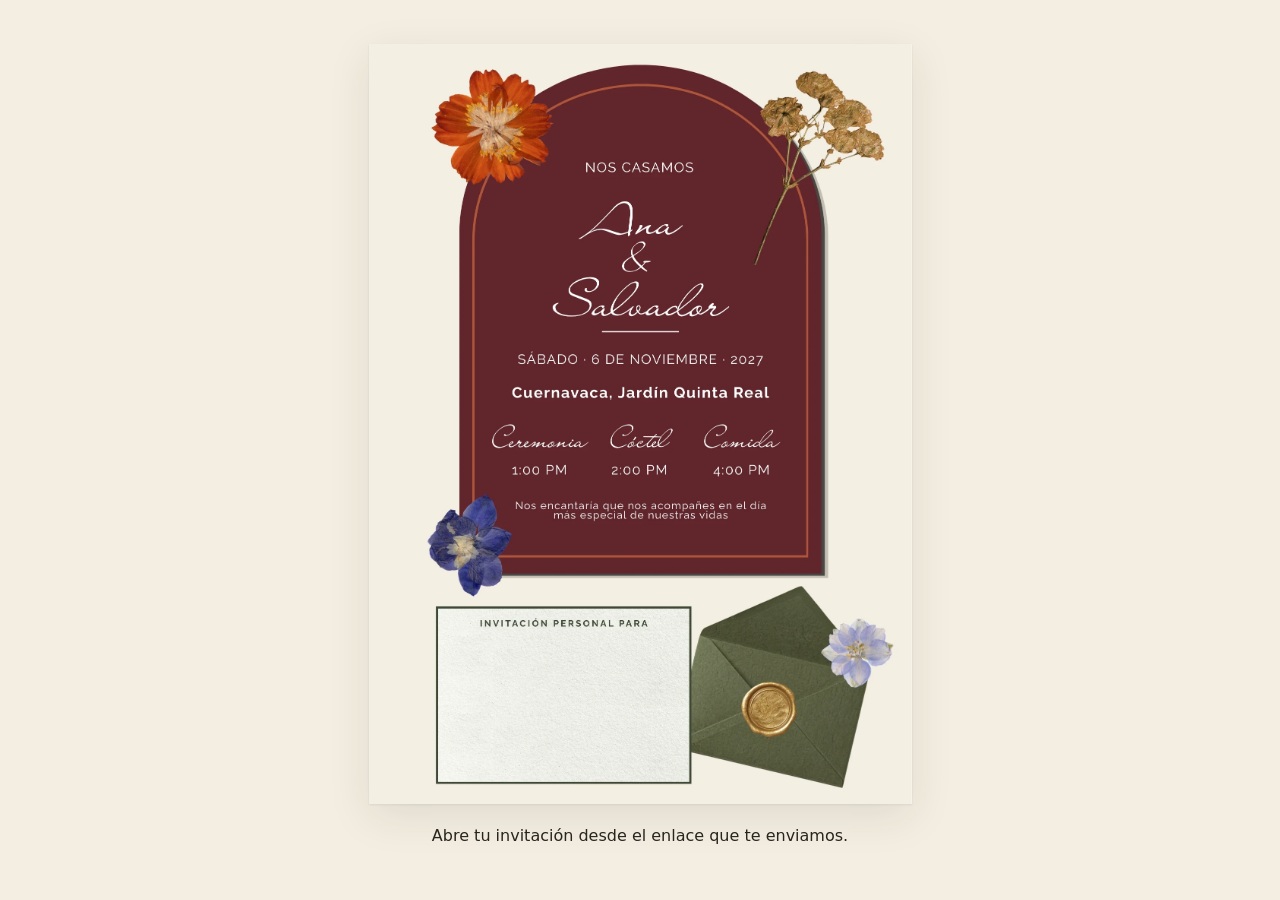
==== docs/Invitacion/index.html @ d5068247 "Invitación personalizada por código - docs/Invitacion: muestra la última hoja del diseño de Canva co" ====
<!DOCTYPE html>
<html lang="es">
<head>
<meta charset="utf-8">
<meta name="viewport" content="width=device-width, initial-scale=1">
<meta http-equiv="Content-Security-Policy" content="default-src 'self'; script-src 'self'; style-src 'self' 'unsafe-inline' https://fonts.googleapis.com; font-src https://fonts.gstatic.com; img-src 'self' data:; connect-src https://script.google.com https://script.googleusercontent.com; form-action 'none'; base-uri 'none'; object-src 'none'">
<meta name="referrer" content="strict-origin-when-cross-origin">
<meta name="robots" content="noindex">
<meta name="color-scheme" content="only light">
<meta name="theme-color" content="#F4EEE2">
<title>Invitación · Ana &amp; Salvador</title>
<meta name="description" content="Tu invitación a la boda de Ana & Salvador, 6 de noviembre de 2027, Jardín Quinta Real, Cuernavaca.">
<link rel="preconnect" href="https://fonts.googleapis.com">
<link rel="preconnect" href="https://fonts.gstatic.com" crossorigin>
<link href="https://fonts.googleapis.com/css2?family=Allura&family=Raleway:wght@500;700&display=swap" rel="stylesheet">
<link rel="stylesheet" href="invitacion.css?v=4">
</head>
<body>
<main class="pagina">
  <!-- La imagen es la última hoja del diseño de Canva, sin nombre, sin código
       y sin "Confirma aquí". Encima se escriben el grupo y el código del Sheets. -->
  <div class="invitacion" id="invitacion" data-estado="cargando">
    <img class="fondo" src="img/fondo.webp" width="1429" height="2000"
         alt="Invitación a la boda de Ana y Salvador: sábado 6 de noviembre de 2027, Jardín Quinta Real, Cuernavaca. Ceremonia 1:00 PM, cóctel 2:00 PM, comida 4:00 PM.">
    <p class="campo-nombre" id="inv-nombre" aria-live="polite"></p>
    <span class="campo-linea" aria-hidden="true"></span>
    <p class="campo-etiqueta">Código de invitado</p>
    <p class="campo-codigo" id="inv-codigo"></p>
  </div>

  <div class="acciones" id="acciones">
    <a class="btn btn-solid" id="btn-confirmar" href="../#rsvp">Confirmar asistencia</a>
    <a class="btn btn-outline" href="../">Ver detalles de la boda</a>
  </div>

  <!-- Solo aparece si el enlace no trae código o el código ya no existe -->
  <p class="aviso" id="aviso" role="status" hidden></p>
</main>

<script src="../config.js?v=4"></script>
<script src="invitacion.js?v=3"></script>
</body>
</html>
---- docs/Invitacion/invitacion.css ----
:root {
  color-scheme: only light;
  --crema: #F4EEE2;
  --verde: #3E4936;
  --terracota: #B0563A;
  --terracota-osc: #924530;
  --tinta: #29261F;
  --script: "Allura", "Snell Roundhand", cursive;
  --sans: "Raleway", system-ui, sans-serif;
}
* { box-sizing: border-box; }
html, body { margin: 0; }
body { background: var(--crema); color: var(--tinta); font: 500 16px/1.5 var(--sans); }
[hidden] { display: none !important; }
.sr-only { position: absolute; width: 1px; height: 1px; padding: 0; margin: -1px; overflow: hidden; clip: rect(0 0 0 0); white-space: nowrap; border: 0; }
:focus-visible { outline: 2px solid var(--terracota); outline-offset: 3px; }

.pagina { min-height: 100vh; min-height: 100svh; display: flex; flex-direction: column; align-items: center; justify-content: center; gap: 20px; padding: 24px 16px 32px; }

/* La invitación conserva la proporción del diseño de Canva (480 × 672).
   Los textos se colocan con las mismas medidas del diseño, en % del ancho/alto. */
.invitacion {
  position: relative; container-type: inline-size;
  width: min(100%, 560px, calc((100svh - 140px) * 480 / 672));
  min-width: min(100%, 320px);
  aspect-ratio: 480 / 672;
  box-shadow: 0 1px 2px rgba(41, 38, 31, .08), 0 12px 40px rgba(41, 38, 31, .10);
  animation: entrar .8s ease-out both;
}
.fondo { display: block; width: 100%; height: 100%; }

/* Tarjeta: x 12.7%–58.9%, y 74.3%–97.1% del diseño. Todo centrado en ella. */
.campo-nombre, .campo-etiqueta, .campo-codigo { position: absolute; left: 13.6%; width: 44.5%; margin: 0; text-align: center; color: var(--verde); }
.campo-nombre {
  top: 77.6%; height: 11.2%;
  display: flex; align-items: center; justify-content: center;
  font-family: var(--script); font-size: 6.4cqw; line-height: .98;
  overflow: hidden; overflow-wrap: anywhere;
}
.campo-linea { position: absolute; top: 90.2%; left: calc(35.85% - 3.55%); width: 7.1%; height: 1px; background: #6A714B; }
.campo-etiqueta { top: 91.1%; font-weight: 700; font-size: 1.67cqw; line-height: 1; letter-spacing: .197em; text-transform: uppercase; }
.campo-codigo { top: 92.9%; font-weight: 700; font-size: 3.9cqw; line-height: 1; letter-spacing: .075em; }

/* Estados */
.invitacion[data-estado="cargando"] .campo-nombre { font-family: var(--sans); font-size: 2.6cqw; letter-spacing: .1em; opacity: .7; }
.invitacion[data-estado="cargando"] .campo-etiqueta, .invitacion[data-estado="cargando"] .campo-linea,
.invitacion[data-estado="error"] .campo-etiqueta, .invitacion[data-estado="error"] .campo-linea { visibility: hidden; }

/* Botones debajo de la invitación */
.acciones { display: flex; flex-wrap: wrap; justify-content: center; gap: 10px; width: min(100%, 560px); }
.btn {
  display: inline-flex; align-items: center; justify-content: center; min-height: 48px; padding: 0 26px; border-radius: 999px;
  font: 700 14px/1 var(--sans); letter-spacing: .04em; text-decoration: none; cursor: pointer;
  transition: background-color .2s ease, color .2s ease, transform .2s ease;
}
.btn:hover { transform: translateY(-1px); }
.btn:active { transform: translateY(1px); }
.btn-solid { background: var(--terracota); color: #FFFCF6; border: 1px solid var(--terracota); }
.btn-solid:hover { background: var(--terracota-osc); border-color: var(--terracota-osc); }
.btn-outline { background: transparent; color: var(--tinta); border: 1px solid var(--tinta); }
.btn-outline:hover { background: var(--tinta); color: var(--crema); }

.aviso { width: min(100%, 560px); margin: 0; text-align: center; font-size: 16px; }

@keyframes entrar { from { opacity: 0; transform: translateY(10px); } to { opacity: 1; transform: none; } }

@media (max-width: 480px) {
  .pagina { justify-content: flex-start; padding: 12px 10px 28px; }
  .invitacion { width: 100%; }
  .acciones .btn { width: 100%; }
}
@media (prefers-reduced-motion: reduce) {
  *, *::before, *::after { animation: none !important; transition: none !important; }
}
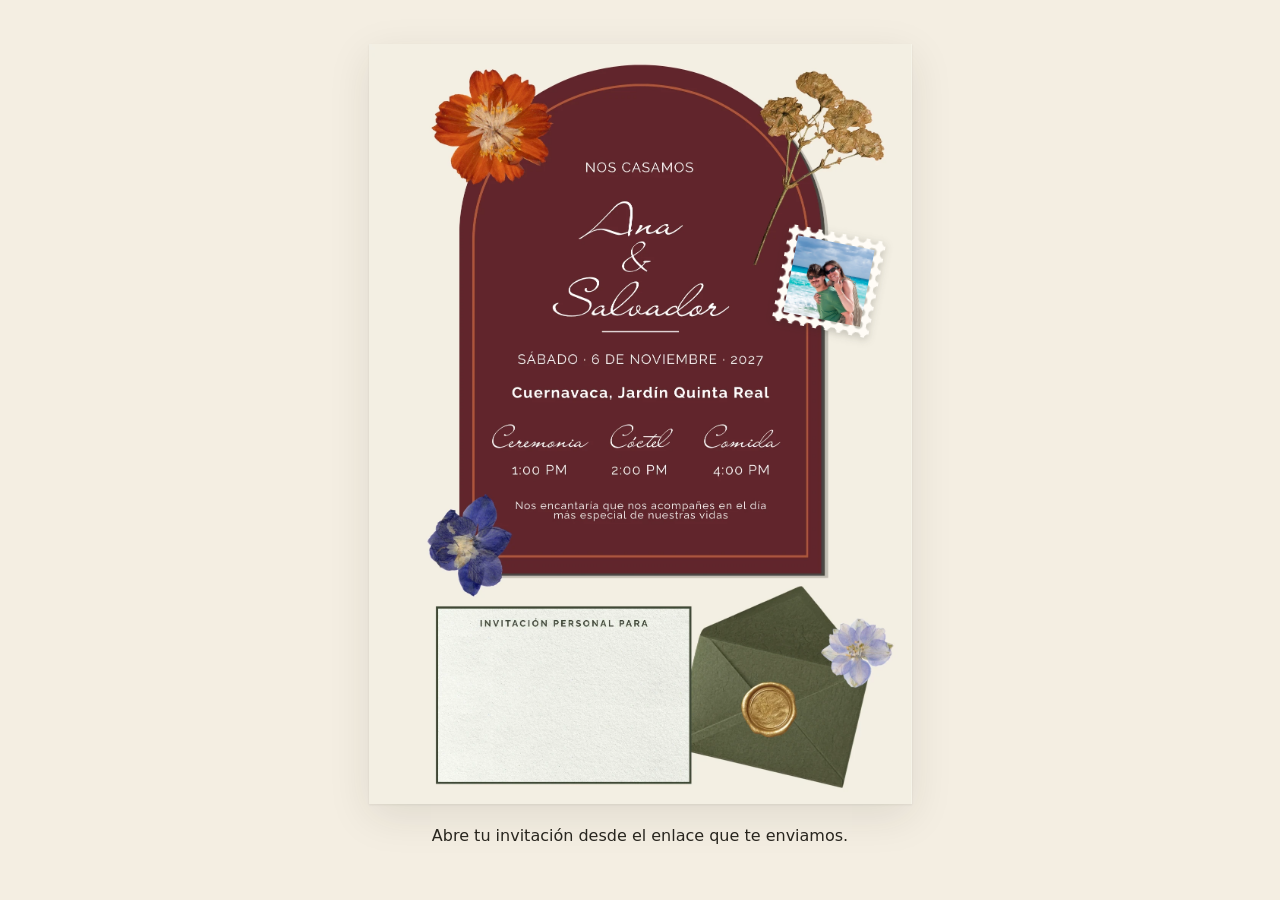
==== commit 275d665a: "Invitación: foto de los novios con marco de sello postal Co-Authored-By: Claude Opus 5.5 <noreply@an" ====
--- a/docs/Invitacion/index.html
+++ b/docs/Invitacion/index.html
@@ -13,7 +13,7 @@
 <link rel="preconnect" href="https://fonts.googleapis.com">
 <link rel="preconnect" href="https://fonts.gstatic.com" crossorigin>
 <link href="https://fonts.googleapis.com/css2?family=Allura&family=Raleway:wght@500;700&display=swap" rel="stylesheet">
-<link rel="stylesheet" href="invitacion.css?v=4">
+<link rel="stylesheet" href="invitacion.css?v=7">
 </head>
 <body>
 <main class="pagina">
@@ -22,6 +22,7 @@
   <div class="invitacion" id="invitacion" data-estado="cargando">
     <img class="fondo" src="img/fondo.webp" width="1429" height="2000"
          alt="Invitación a la boda de Ana y Salvador: sábado 6 de noviembre de 2027, Jardín Quinta Real, Cuernavaca. Ceremonia 1:00 PM, cóctel 2:00 PM, comida 4:00 PM.">
+    <div class="sello" aria-hidden="true"><div class="sello-papel"><img src="../img/portada.jpg" alt="" width="1800" height="1200" decoding="async"></div></div>
     <p class="campo-nombre" id="inv-nombre" aria-live="polite"></p>
     <span class="campo-linea" aria-hidden="true"></span>
     <p class="campo-etiqueta">Código de invitado</p>
--- a/docs/Invitacion/invitacion.css
+++ b/docs/Invitacion/invitacion.css
@@ -72,3 +72,25 @@
 @media (prefers-reduced-motion: reduce) {
   *, *::before, *::after { animation: none !important; transition: none !important; }
 }
+
+/* Foto de los novios como sello postal, inclinada sobre el borde del arco */
+.sello {
+  position: absolute; top: 24.8%; left: 75.8%; width: 18%;
+  transform: rotate(11deg); transform-origin: center;
+  filter: drop-shadow(0 .5cqw .8cqw rgba(41, 38, 31, .28));
+}
+.sello-papel {
+  --r: .85cqw;                                   /* radio de cada perforación */
+  aspect-ratio: 1; padding: calc(var(--r) * 2.1);
+  background: #FFFCF6;
+  /* Bordes perforados: un rectángulo sólido + círculos centrados en el borde */
+  -webkit-mask:
+    linear-gradient(#000 0 0) content-box,
+    radial-gradient(circle, #0000 calc(var(--r) - .5px), #000 var(--r)) calc(var(--r) * -1.25) calc(var(--r) * -1.25) / calc(var(--r) * 2.5) calc(var(--r) * 2.5) round;
+          mask:
+    linear-gradient(#000 0 0) content-box,
+    radial-gradient(circle, #0000 calc(var(--r) - .5px), #000 var(--r)) calc(var(--r) * -1.25) calc(var(--r) * -1.25) / calc(var(--r) * 2.5) calc(var(--r) * 2.5) round;
+}
+.sello-papel img { display: block; width: 100%; height: 100%; object-fit: cover; object-position: 47% 40%; transition: transform .5s ease; }
+.sello:hover .sello-papel img { transform: scale(1.03); }
+.sello-papel { overflow: hidden; }
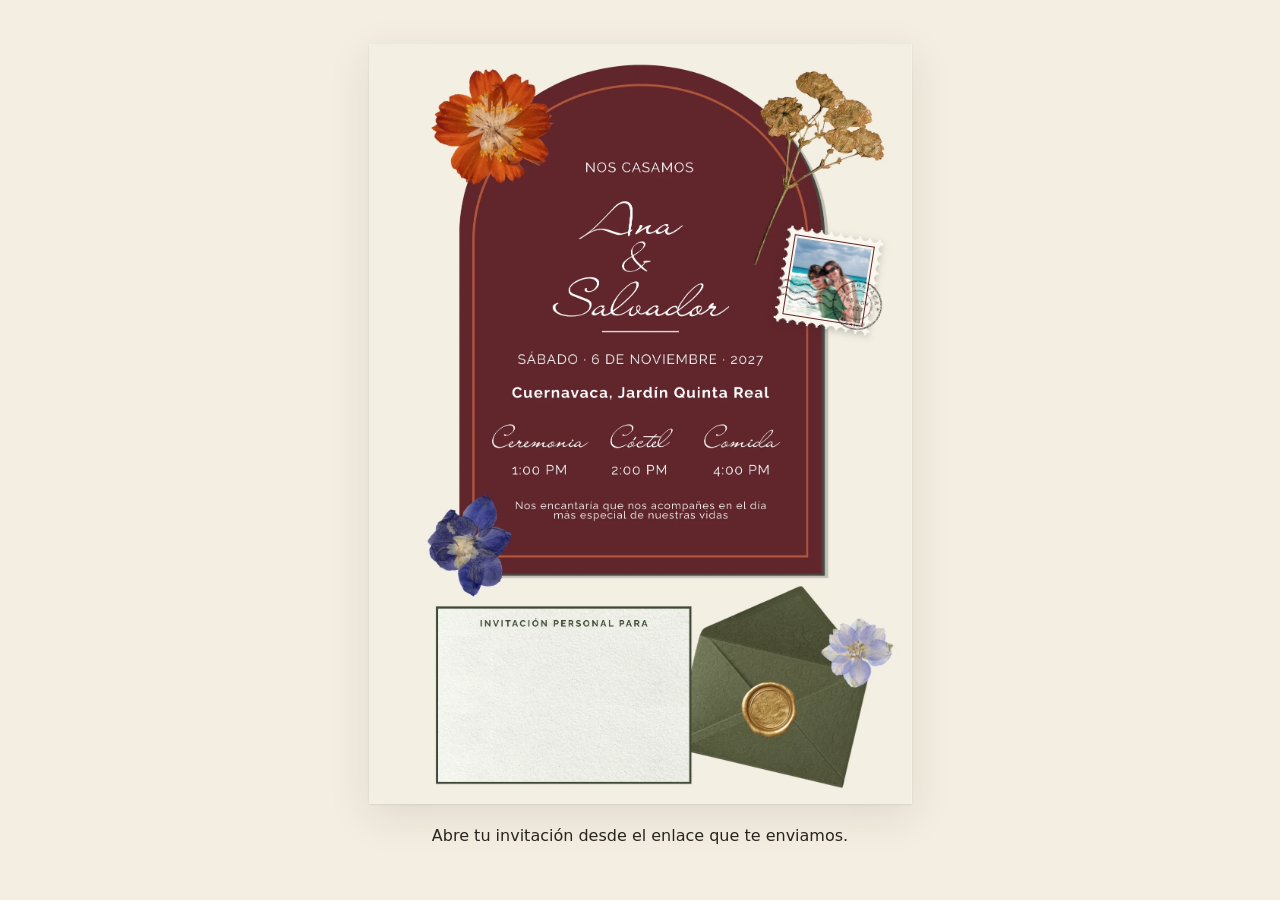
==== commit 320a52d4: "Invitación: sello postal rediseñado con matasellos - Perforaciones solo en la orilla (ya no se ve el" ====
--- a/docs/Invitacion/index.html
+++ b/docs/Invitacion/index.html
@@ -13,7 +13,7 @@
 <link rel="preconnect" href="https://fonts.googleapis.com">
 <link rel="preconnect" href="https://fonts.gstatic.com" crossorigin>
 <link href="https://fonts.googleapis.com/css2?family=Allura&family=Raleway:wght@500;700&display=swap" rel="stylesheet">
-<link rel="stylesheet" href="invitacion.css?v=7">
+<link rel="stylesheet" href="invitacion.css?v=11">
 </head>
 <body>
 <main class="pagina">
@@ -22,7 +22,38 @@
   <div class="invitacion" id="invitacion" data-estado="cargando">
     <img class="fondo" src="img/fondo.webp" width="1429" height="2000"
          alt="Invitación a la boda de Ana y Salvador: sábado 6 de noviembre de 2027, Jardín Quinta Real, Cuernavaca. Ceremonia 1:00 PM, cóctel 2:00 PM, comida 4:00 PM.">
-    <div class="sello" aria-hidden="true"><div class="sello-papel"><img src="../img/portada.jpg" alt="" width="1800" height="1200" decoding="async"></div></div>
+    <div class="sello" aria-hidden="true">
+      <div class="sello-sombra"><div class="sello-papel"><div class="sello-foto"><img src="../img/portada.jpg" alt="" width="1800" height="1200" decoding="async"></div></div></div>
+      <!-- Matasellos dibujado: círculo con lugar y fecha, y líneas onduladas -->
+      <svg class="matasello" viewBox="0 0 220 120" focusable="false">
+        <defs>
+          <path id="ms-arriba" d="M116 60a34 34 0 0 1 68 0"/>
+          <path id="ms-abajo" d="M108 60a42 42 0 0 0 84 0"/>
+          <filter id="ms-tinta" x="-5%" y="-5%" width="110%" height="110%">
+            <feTurbulence type="fractalNoise" baseFrequency="1.1" numOctaves="2" seed="7" result="ruido"/>
+            <feColorMatrix in="ruido" type="matrix" values="0 0 0 0 0  0 0 0 0 0  0 0 0 0 0  0 0 0 -1.6 1.5" result="desgaste"/>
+            <feComposite in="SourceGraphic" in2="desgaste" operator="in"/>
+          </filter>
+        </defs>
+        <g filter="url(#ms-tinta)">
+          <g fill="none" stroke="currentColor" stroke-linecap="round">
+            <path stroke-width="2.4" d="M2 46q9-7 18 0t18 0 18 0 18 0 18 0 14 0"/>
+            <path stroke-width="2.4" d="M2 60q9-7 18 0t18 0 18 0 18 0 18 0 10 0"/>
+            <path stroke-width="2.4" d="M2 74q9-7 18 0t18 0 18 0 18 0 18 0 14 0"/>
+            <circle cx="150" cy="60" r="46" stroke-width="2.6"/>
+            <circle cx="150" cy="60" r="28" stroke-width="1.6"/>
+          </g>
+          <g fill="currentColor" font-family="Raleway, sans-serif" font-weight="700" text-anchor="middle">
+            <text font-size="10.5" letter-spacing="2.2"><textPath href="#ms-arriba" startOffset="50%">CUERNAVACA</textPath></text>
+            <text font-size="10.5" letter-spacing="2.2"><textPath href="#ms-abajo" startOffset="50%">MÉXICO</textPath></text>
+            <text x="150" y="57" font-size="11" letter-spacing="1">06 NOV</text>
+            <text x="150" y="70" font-size="11" letter-spacing="1.5">2027</text>
+            <path d="M107 60l2.2-1.6 2.2 1.6-.8-2.6 2.2-1.6h-2.7l-.9-2.6-.9 2.6h-2.7l2.2 1.6z" transform="translate(-2 2)"/>
+            <path d="M189 60l2.2-1.6 2.2 1.6-.8-2.6 2.2-1.6h-2.7l-.9-2.6-.9 2.6h-2.7l2.2 1.6z" transform="translate(-1 2)"/>
+          </g>
+        </g>
+      </svg>
+    </div>
     <p class="campo-nombre" id="inv-nombre" aria-live="polite"></p>
     <span class="campo-linea" aria-hidden="true"></span>
     <p class="campo-etiqueta">Código de invitado</p>
--- a/docs/Invitacion/invitacion.css
+++ b/docs/Invitacion/invitacion.css
@@ -76,21 +76,37 @@
 /* Foto de los novios como sello postal, inclinada sobre el borde del arco */
 .sello {
   position: absolute; top: 24.8%; left: 75.8%; width: 18%;
-  transform: rotate(11deg); transform-origin: center;
-  filter: drop-shadow(0 .5cqw .8cqw rgba(41, 38, 31, .28));
+  transform: rotate(9deg); transform-origin: center;
 }
+.sello-sombra { filter: drop-shadow(0 .45cqw .7cqw rgba(41, 38, 31, .28)); }
 .sello-papel {
-  --r: .85cqw;                                   /* radio de cada perforación */
-  aspect-ratio: 1; padding: calc(var(--r) * 2.1);
-  background: #FFFCF6;
-  /* Bordes perforados: un rectángulo sólido + círculos centrados en el borde */
+  --r: .7cqw;                     /* radio de cada perforación */
+  --t: calc(var(--r) * 1.15);     /* franja de la orilla donde van los medios círculos */
+  --s: calc(var(--r) * 2.7);      /* separación entre perforaciones */
+  aspect-ratio: 1; padding: calc(var(--r) * 3);
+  background: #FBF7EE;
+  /* Orilla perforada: medios círculos solo en el borde (uno por lado) + centro sólido */
   -webkit-mask:
-    linear-gradient(#000 0 0) content-box,
-    radial-gradient(circle, #0000 calc(var(--r) - .5px), #000 var(--r)) calc(var(--r) * -1.25) calc(var(--r) * -1.25) / calc(var(--r) * 2.5) calc(var(--r) * 2.5) round;
+    linear-gradient(#000 0 0) center / calc(100% - 2 * var(--t)) calc(100% - 2 * var(--t)) no-repeat,
+    radial-gradient(circle at 50% 0, #0000 var(--r), #000 calc(var(--r) + .5px)) top / var(--s) var(--t) round no-repeat,
+    radial-gradient(circle at 50% 100%, #0000 var(--r), #000 calc(var(--r) + .5px)) bottom / var(--s) var(--t) round no-repeat,
+    radial-gradient(circle at 0 50%, #0000 var(--r), #000 calc(var(--r) + .5px)) left / var(--t) var(--s) no-repeat round,
+    radial-gradient(circle at 100% 50%, #0000 var(--r), #000 calc(var(--r) + .5px)) right / var(--t) var(--s) no-repeat round;
           mask:
-    linear-gradient(#000 0 0) content-box,
-    radial-gradient(circle, #0000 calc(var(--r) - .5px), #000 var(--r)) calc(var(--r) * -1.25) calc(var(--r) * -1.25) / calc(var(--r) * 2.5) calc(var(--r) * 2.5) round;
+    linear-gradient(#000 0 0) center / calc(100% - 2 * var(--t)) calc(100% - 2 * var(--t)) no-repeat,
+    radial-gradient(circle at 50% 0, #0000 var(--r), #000 calc(var(--r) + .5px)) top / var(--s) var(--t) round no-repeat,
+    radial-gradient(circle at 50% 100%, #0000 var(--r), #000 calc(var(--r) + .5px)) bottom / var(--s) var(--t) round no-repeat,
+    radial-gradient(circle at 0 50%, #0000 var(--r), #000 calc(var(--r) + .5px)) left / var(--t) var(--s) no-repeat round,
+    radial-gradient(circle at 100% 50%, #0000 var(--r), #000 calc(var(--r) + .5px)) right / var(--t) var(--s) no-repeat round;
 }
-.sello-papel img { display: block; width: 100%; height: 100%; object-fit: cover; object-position: 47% 40%; transition: transform .5s ease; }
-.sello:hover .sello-papel img { transform: scale(1.03); }
-.sello-papel { overflow: hidden; }
+/* Filete interior color vino, como el marco impreso de una estampilla */
+.sello-foto { width: 100%; height: 100%; overflow: hidden; outline: .22cqw solid #60252B; outline-offset: .55cqw; }
+.sello-foto img { display: block; width: 100%; height: 100%; object-fit: cover; object-position: 47% 40%; filter: sepia(.12) saturate(.92); transition: transform .5s ease; }
+.sello:hover .sello-foto img { transform: scale(1.03); }
+
+/* Matasellos: tinta desgastada encima de la esquina inferior derecha */
+.matasello {
+  position: absolute; left: 2%; top: 38%; width: 118%; height: auto;
+  transform: rotate(4deg); transform-origin: 68% 50%;
+  color: #2A211D; opacity: .86; mix-blend-mode: multiply; pointer-events: none; overflow: visible;
+}
